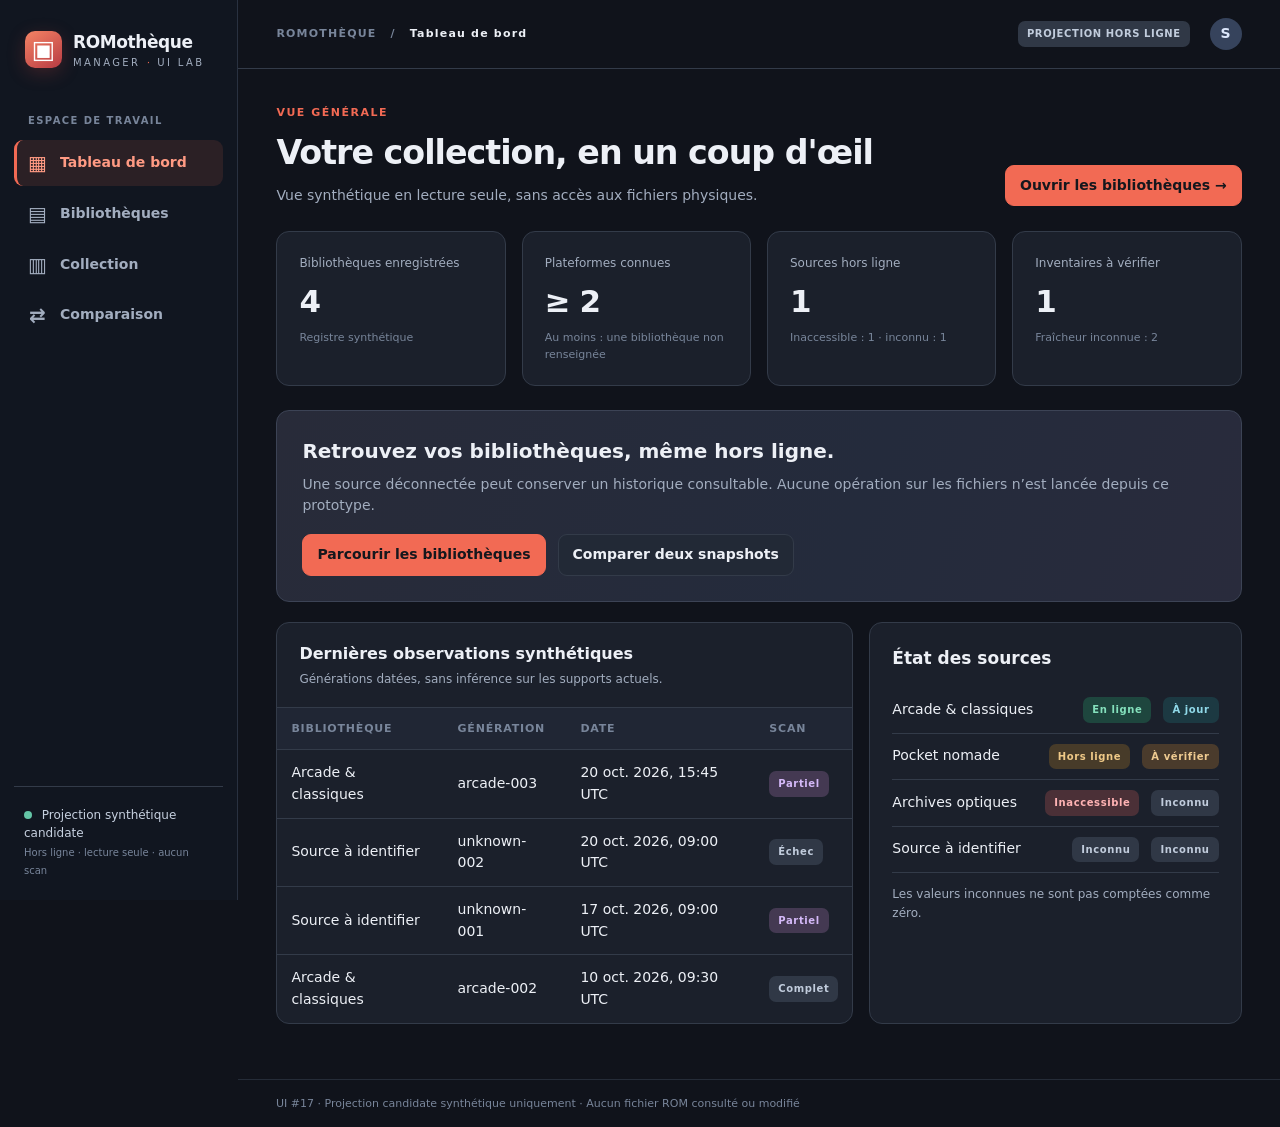
==== prototype/ui11/demo-integree.html @ 14cc4a3b "feat(ui17): add one-click offline integrated projection entry point" ====
<!doctype html>
<html lang="fr">
<head>
<meta charset="utf-8">
<meta name="viewport" content="width=device-width, initial-scale=1">
<meta name="color-scheme" content="dark">
<title>ROMothèque Manager — Démonstration intégrée #17</title>
<link rel="stylesheet" href="./styles.css">
<script src="./fixtures.js" defer></script>
<script src="./projection-adapter.js" defer></script>
<script src="./projection-integrated.js" defer></script>
<script src="./catalogue-adapter.js" defer></script>
<script src="./app.js" defer></script>
</head>
<body>
<div class="shell">
<aside class="sidebar">
  <div class="brand"><span class="brand-mark" aria-hidden="true">▣</span><span><strong>ROMothèque</strong><small>MANAGER <i>·</i> UI LAB</small></span></div>
  <div class="sidebar-label">ESPACE DE TRAVAIL</div>
  <nav class="nav" aria-label="Navigation principale">
    <button data-route="dashboard" class="nav-item active"><span aria-hidden="true">▦</span> Tableau de bord</button>
    <button data-route="libraries" class="nav-item"><span aria-hidden="true">▤</span> Bibliothèques</button>
    <button data-route="collection" class="nav-item"><span aria-hidden="true">▥</span> Collection</button>
    <button data-route="compare" class="nav-item"><span aria-hidden="true">⇄</span> Comparaison</button>
  </nav>
  <div class="sidebar-foot"><span class="dot"></span> Projection synthétique candidate<br><small>Hors ligne · lecture seule · aucun scan</small></div>
</aside>
<div class="workspace">
<header class="topbar"><div class="crumb">ROMOTHÈQUE <span>/</span> <span id="breadcrumb">Tableau de bord</span></div><div class="top-actions"><span class="tag tag-muted">PROJECTION HORS LIGNE</span><span class="avatar" aria-label="Projection synthétique candidate">S</span></div></header>
<main id="view" tabindex="-1" aria-live="polite"><div class="loading">Chargement du prototype…</div></main>
<footer class="footer">UI #17 · Projection candidate synthétique uniquement · Aucun fichier ROM consulté ou modifié</footer>
</div>
</div>
<div id="toast" role="status" aria-live="polite" class="toast" hidden></div>
</body>
</html>
---- prototype/ui11/styles.css ----
:root{color-scheme:dark;--bg:#10131b;--sidebar:#111620;--surface:#1b202b;--surface2:#222936;--surface3:#282f3e;--line:#333b49;--text:#edf0f6;--muted:#a2adbf;--subtle:#78859a;--accent:#f26a54;--blue:#77b5ff;--green:#64c5a6;--amber:#e6bb6a;--red:#e79593;--purple:#b8a5f7;--radius:13px;font-family:Inter,"Segoe UI",system-ui,-apple-system,sans-serif}
*{box-sizing:border-box}body{margin:0;background:var(--bg);color:var(--text);font-size:14px;line-height:1.55}button,input,select{font:inherit}button{cursor:pointer}button:disabled{cursor:not-allowed;opacity:.45}button:focus-visible,input:focus-visible,select:focus-visible{outline:2px solid var(--blue);outline-offset:3px}a{color:var(--blue)}.shell{min-height:100vh;display:grid;grid-template-columns:238px minmax(0,1fr)}.sidebar{position:sticky;top:0;height:100vh;background:var(--sidebar);border-right:1px solid #293140;padding:29px 14px 20px;display:flex;flex-direction:column}.brand{display:flex;gap:11px;align-items:center;padding:0 11px 42px}.brand-mark{background:linear-gradient(145deg,#f48465,#b83b43);color:white;width:37px;height:37px;border-radius:10px;display:grid;place-items:center;font-size:25px;box-shadow:0 5px 18px #9c3d3950}.brand strong{font-size:17px;letter-spacing:-.4px}.brand small{display:block;font-size:10px;letter-spacing:2.4px;color:var(--muted)}.brand i{color:var(--accent)}.sidebar-label{font-size:10px;font-weight:700;letter-spacing:1.4px;color:var(--subtle);padding:0 14px 12px}.nav{display:grid;gap:5px}.nav-item{border:0;background:transparent;color:var(--muted);padding:12px 13px;text-align:left;border-radius:9px;display:flex;gap:12px;align-items:center;font-weight:550}.nav-item span{font-size:20px;width:21px;text-align:center;line-height:1}.nav-item:hover{background:#252c3a;color:white}.nav-item.active{background:#f26a541d;color:#ff9a83;border-left:3px solid var(--accent);padding-left:10px}.sidebar-foot{margin-top:auto;border-top:1px solid var(--line);padding:19px 10px 0;color:#c7d1e0;font-size:12px}.sidebar-foot small{color:var(--subtle)}.dot{display:inline-block;width:8px;height:8px;border-radius:50%;background:var(--green);margin-right:6px}.workspace{min-width:0;display:flex;flex-direction:column}.topbar{height:69px;border-bottom:1px solid var(--line);padding:0 clamp(18px,3vw,43px);display:flex;align-items:center;justify-content:space-between}.crumb{font-size:11px;letter-spacing:1.2px;font-weight:750;color:var(--subtle)}.crumb span{margin:0 9px}.crumb span:last-child{color:var(--text);margin:0}.top-actions{display:flex;align-items:center;gap:20px}.avatar{background:#36435c;color:#dbe6fb;width:32px;height:32px;border-radius:50%;display:grid;place-items:center;font-weight:750}.footer{margin-top:auto;padding:15px 38px;color:var(--subtle);font-size:11px;border-top:1px solid #252c38}main{width:min(1440px,100%);margin:0 auto;padding:35px clamp(18px,3vw,43px) 55px;flex:1}.eyebrow{font-size:11px;color:var(--accent);letter-spacing:1.5px;font-weight:800;text-transform:uppercase}.page-heading{display:flex;align-items:end;justify-content:space-between;gap:20px;margin-bottom:25px}.page-heading h1{font-size:clamp(25px,2.6vw,34px);letter-spacing:-1px;margin:6px 0 6px;font-weight:750}.page-heading p{color:var(--muted);margin:0;max-width:740px}.btn{border:1px solid var(--line);border-radius:9px;padding:9px 14px;background:var(--surface2);color:var(--text);font-weight:650;display:inline-flex;align-items:center;gap:7px;justify-content:center}.btn:hover:not(:disabled){border-color:#70809a;background:var(--surface3)}.btn-primary{background:var(--accent);border-color:var(--accent);color:#15171d}.btn-primary:hover:not(:disabled){background:#ffa08a;border-color:#ffa08a}.btn-quiet{background:transparent}.btn-sm{font-size:12px;padding:6px 10px}.tag{display:inline-flex;align-items:center;gap:6px;font-size:10px;letter-spacing:.6px;font-weight:750;border:1px solid transparent;border-radius:7px;padding:4px 8px;white-space:nowrap}.tag-online{background:#1e463e;color:#84e0bc}.tag-offline{background:#473b29;color:#efc987}.tag-inaccessible{background:#4b3037;color:#ffb3b4}.tag-fresh{background:#1c3942;color:#90d9e9}.tag-stale{background:#4a3b2c;color:#efcb91}.tag-unknown,.tag-muted{background:#303846;color:#c1ccdc}.tag-partial{background:#443952;color:#d4b9f8}.tag-added{background:#1e463e;color:#84e0bc}.tag-changed{background:#4a3b2c;color:#efcb91}.tag-unchanged{background:#293c52;color:#acd0ff}.tag-missing{background:#47343c;color:#eeb8c0}.tag-notcomparable{background:#463850;color:#d4b9f8}.panel{background:var(--surface);border:1px solid var(--line);border-radius:var(--radius);overflow:hidden}.panel-pad{padding:22px}.panel-header{display:flex;align-items:center;justify-content:space-between;gap:14px;padding:19px 22px;border-bottom:1px solid var(--line)}.panel-header h2{font-size:16px;margin:0}.panel-header p{margin:3px 0 0;color:var(--muted);font-size:12px}.grid{display:grid;gap:16px}.stats{grid-template-columns:repeat(4,minmax(0,1fr));margin-bottom:24px}.stat{padding:22px}.stat-label{font-size:12px;color:var(--muted);margin-bottom:11px}.stat-number{font-size:31px;line-height:1.15;font-weight:750;letter-spacing:-1px}.stat-detail{font-size:11px;color:var(--subtle);margin-top:9px}.two-col{grid-template-columns:minmax(0,1.55fr) minmax(300px,1fr)}.three-col{grid-template-columns:repeat(3,minmax(0,1fr))}.library-card{padding:20px;display:flex;flex-direction:column;gap:15px}.library-card.selected{border-color:var(--accent)}.library-title{font-size:16px;font-weight:750;margin:0}.muted{color:var(--muted)}.small{font-size:12px}.tiny{font-size:11px}.meta-row{display:flex;align-items:center;gap:7px;flex-wrap:wrap}.card-bottom{display:flex;justify-content:space-between;align-items:center;gap:10px;margin-top:auto;padding-top:12px;border-top:1px solid var(--line)}.section-title{font-size:17px;margin:0 0 16px}.split{display:grid;grid-template-columns:minmax(0,1fr) minmax(310px,.75fr);gap:17px}.stack{display:grid;gap:14px}.field{display:grid;gap:7px}.field label{color:var(--muted);font-size:12px;font-weight:700}.select,.input{background:var(--surface2);border:1px solid #485365;border-radius:9px;color:var(--text);padding:11px 12px;width:100%;min-width:0}.input::placeholder{color:#7e8b9e}.row{display:flex;align-items:center;gap:12px;flex-wrap:wrap}.between{justify-content:space-between}.notice{padding:13px 15px;border:1px solid #746044;background:#3b3327;border-radius:9px;color:#efd6a7;font-size:12px}.notice.info{border-color:#465b78;background:#263446;color:#c0d8f8}.notice.danger{border-color:#865158;background:#422c35;color:#ffd1d2}.empty{padding:32px 20px;text-align:center;color:var(--muted)}.empty strong{display:block;color:var(--text);margin-bottom:7px}.table-wrap{overflow:auto}.table{width:100%;border-collapse:collapse;text-align:left;min-width:540px}.table th{font-size:11px;color:var(--subtle);text-transform:uppercase;letter-spacing:.8px;background:#202634}.table th,.table td{padding:12px 14px;border-bottom:1px solid var(--line)}.table tr:last-child td{border-bottom:0}.table tbody tr:hover{background:#252c39}.table .clickable{cursor:pointer}.table .clickable:focus-visible{outline:2px solid var(--blue);outline-offset:-2px}.table .selected{background:#303949}.detail-grid{display:grid;grid-template-columns:1fr 1fr;gap:14px}.detail-grid dt{font-size:11px;color:var(--subtle)}.detail-grid dd{margin:3px 0 0;overflow-wrap:anywhere}.divider{border:0;border-top:1px solid var(--line);margin:20px 0}.coverage{display:flex;gap:8px;flex-wrap:wrap}.coverage .scope{background:var(--surface2);border:1px solid var(--line);border-radius:8px;padding:7px 9px;font-size:11px}.filter-row{display:flex;gap:10px;align-items:center;flex-wrap:wrap;margin-bottom:14px}.filter-row .select{width:auto;max-width:100%}.filter-row .input{max-width:300px}.pill-list{display:flex;flex-wrap:wrap;gap:8px}.summary-pill{background:var(--surface2);border:1px solid var(--line);border-radius:9px;padding:9px 12px;font-size:12px;display:flex;gap:9px;align-items:center}.summary-pill b{font-size:17px}.hero{background:linear-gradient(110deg,#282b39,#242b3c 60%,#292b3c);padding:25px;border-radius:var(--radius);border:1px solid #3c4355;margin-bottom:20px}.hero h2{margin:0 0 7px;font-size:20px}.hero p{margin:0;color:var(--muted)}.collection-grid{display:grid;grid-template-columns:repeat(auto-fill,minmax(180px,1fr));gap:14px}.game-card{padding:14px;text-align:left;background:var(--surface);border:1px solid var(--line);border-radius:12px;color:var(--text)}.game-card:hover{border-color:#72829d}.cover{height:125px;background:linear-gradient(140deg,#313c50,#222b3a);border:1px solid #445168;border-radius:8px;display:grid;place-items:center;font-size:36px;color:#a7b8d2;margin-bottom:12px}.game-card strong{display:block}.game-card small{color:var(--muted)}.loading{color:var(--muted)}.toast{position:fixed;bottom:22px;right:25px;background:#334158;color:white;border:1px solid #63718a;border-radius:10px;padding:13px 18px;box-shadow:0 14px 40px #0008}.kbd{border:1px solid #657086;padding:1px 6px;border-radius:4px;font-size:11px}
@media(max-width:1100px){.stats{grid-template-columns:repeat(2,1fr)}.two-col,.split{grid-template-columns:1fr}}@media(max-width:700px){.shell{grid-template-columns:1fr}.sidebar{position:relative;height:auto;padding:13px}.brand{padding:0 0 10px}.sidebar-label,.sidebar-foot{display:none}.nav{display:flex;overflow-x:auto}.nav-item{white-space:nowrap;padding:10px}.nav-item.active{padding-left:7px}.topbar{height:54px}.top-actions .tag{display:none}.stats{grid-template-columns:repeat(2,1fr)}.three-col{grid-template-columns:1fr}.page-heading{align-items:start;flex-direction:column}.detail-grid{grid-template-columns:1fr}.panel-header{align-items:start;flex-direction:column}}
@media(prefers-reduced-motion:no-preference){.btn,.nav-item,.game-card{transition:background .15s,border-color .15s}}
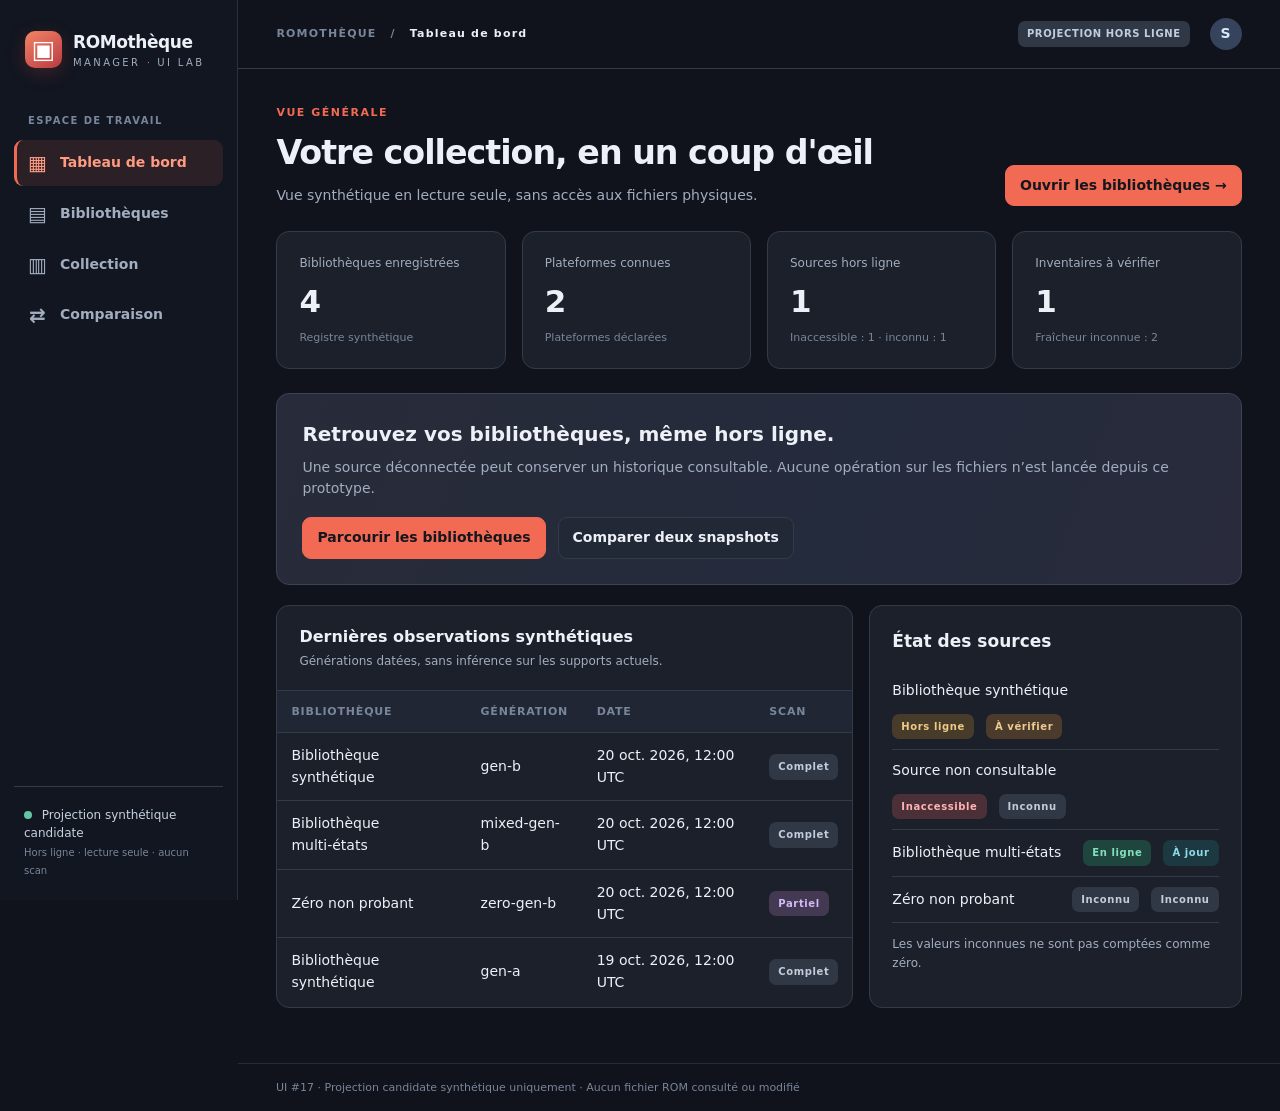
==== commit 688f58d9: "fix(stab03b): update demo-integree.html for unified catalogue and regressions" ====
--- a/prototype/ui11/demo-integree.html
+++ b/prototype/ui11/demo-integree.html
@@ -10,6 +10,7 @@
 <script src="./projection-adapter.js" defer></script>
 <script src="./projection-integrated.js" defer></script>
 <script src="./catalogue-adapter.js" defer></script>
+<script src="./t2-catalogue-model.js" defer></script>
 <script src="./app.js" defer></script>
 </head>
 <body>
--- a/prototype/ui11/styles.css
+++ b/prototype/ui11/styles.css
@@ -1,4 +1,13 @@
 :root{color-scheme:dark;--bg:#10131b;--sidebar:#111620;--surface:#1b202b;--surface2:#222936;--surface3:#282f3e;--line:#333b49;--text:#edf0f6;--muted:#a2adbf;--subtle:#78859a;--accent:#f26a54;--blue:#77b5ff;--green:#64c5a6;--amber:#e6bb6a;--red:#e79593;--purple:#b8a5f7;--radius:13px;font-family:Inter,"Segoe UI",system-ui,-apple-system,sans-serif}
 *{box-sizing:border-box}body{margin:0;background:var(--bg);color:var(--text);font-size:14px;line-height:1.55}button,input,select{font:inherit}button{cursor:pointer}button:disabled{cursor:not-allowed;opacity:.45}button:focus-visible,input:focus-visible,select:focus-visible{outline:2px solid var(--blue);outline-offset:3px}a{color:var(--blue)}.shell{min-height:100vh;display:grid;grid-template-columns:238px minmax(0,1fr)}.sidebar{position:sticky;top:0;height:100vh;background:var(--sidebar);border-right:1px solid #293140;padding:29px 14px 20px;display:flex;flex-direction:column}.brand{display:flex;gap:11px;align-items:center;padding:0 11px 42px}.brand-mark{background:linear-gradient(145deg,#f48465,#b83b43);color:white;width:37px;height:37px;border-radius:10px;display:grid;place-items:center;font-size:25px;box-shadow:0 5px 18px #9c3d3950}.brand strong{font-size:17px;letter-spacing:-.4px}.brand small{display:block;font-size:10px;letter-spacing:2.4px;color:var(--muted)}.brand i{color:var(--accent)}.sidebar-label{font-size:10px;font-weight:700;letter-spacing:1.4px;color:var(--subtle);padding:0 14px 12px}.nav{display:grid;gap:5px}.nav-item{border:0;background:transparent;color:var(--muted);padding:12px 13px;text-align:left;border-radius:9px;display:flex;gap:12px;align-items:center;font-weight:550}.nav-item span{font-size:20px;width:21px;text-align:center;line-height:1}.nav-item:hover{background:#252c3a;color:white}.nav-item.active{background:#f26a541d;color:#ff9a83;border-left:3px solid var(--accent);padding-left:10px}.sidebar-foot{margin-top:auto;border-top:1px solid var(--line);padding:19px 10px 0;color:#c7d1e0;font-size:12px}.sidebar-foot small{color:var(--subtle)}.dot{display:inline-block;width:8px;height:8px;border-radius:50%;background:var(--green);margin-right:6px}.workspace{min-width:0;display:flex;flex-direction:column}.topbar{height:69px;border-bottom:1px solid var(--line);padding:0 clamp(18px,3vw,43px);display:flex;align-items:center;justify-content:space-between}.crumb{font-size:11px;letter-spacing:1.2px;font-weight:750;color:var(--subtle)}.crumb span{margin:0 9px}.crumb span:last-child{color:var(--text);margin:0}.top-actions{display:flex;align-items:center;gap:20px}.avatar{background:#36435c;color:#dbe6fb;width:32px;height:32px;border-radius:50%;display:grid;place-items:center;font-weight:750}.footer{margin-top:auto;padding:15px 38px;color:var(--subtle);font-size:11px;border-top:1px solid #252c38}main{width:min(1440px,100%);margin:0 auto;padding:35px clamp(18px,3vw,43px) 55px;flex:1}.eyebrow{font-size:11px;color:var(--accent);letter-spacing:1.5px;font-weight:800;text-transform:uppercase}.page-heading{display:flex;align-items:end;justify-content:space-between;gap:20px;margin-bottom:25px}.page-heading h1{font-size:clamp(25px,2.6vw,34px);letter-spacing:-1px;margin:6px 0 6px;font-weight:750}.page-heading p{color:var(--muted);margin:0;max-width:740px}.btn{border:1px solid var(--line);border-radius:9px;padding:9px 14px;background:var(--surface2);color:var(--text);font-weight:650;display:inline-flex;align-items:center;gap:7px;justify-content:center}.btn:hover:not(:disabled){border-color:#70809a;background:var(--surface3)}.btn-primary{background:var(--accent);border-color:var(--accent);color:#15171d}.btn-primary:hover:not(:disabled){background:#ffa08a;border-color:#ffa08a}.btn-quiet{background:transparent}.btn-sm{font-size:12px;padding:6px 10px}.tag{display:inline-flex;align-items:center;gap:6px;font-size:10px;letter-spacing:.6px;font-weight:750;border:1px solid transparent;border-radius:7px;padding:4px 8px;white-space:nowrap}.tag-online{background:#1e463e;color:#84e0bc}.tag-offline{background:#473b29;color:#efc987}.tag-inaccessible{background:#4b3037;color:#ffb3b4}.tag-fresh{background:#1c3942;color:#90d9e9}.tag-stale{background:#4a3b2c;color:#efcb91}.tag-unknown,.tag-muted{background:#303846;color:#c1ccdc}.tag-partial{background:#443952;color:#d4b9f8}.tag-added{background:#1e463e;color:#84e0bc}.tag-changed{background:#4a3b2c;color:#efcb91}.tag-unchanged{background:#293c52;color:#acd0ff}.tag-missing{background:#47343c;color:#eeb8c0}.tag-notcomparable{background:#463850;color:#d4b9f8}.panel{background:var(--surface);border:1px solid var(--line);border-radius:var(--radius);overflow:hidden}.panel-pad{padding:22px}.panel-header{display:flex;align-items:center;justify-content:space-between;gap:14px;padding:19px 22px;border-bottom:1px solid var(--line)}.panel-header h2{font-size:16px;margin:0}.panel-header p{margin:3px 0 0;color:var(--muted);font-size:12px}.grid{display:grid;gap:16px}.stats{grid-template-columns:repeat(4,minmax(0,1fr));margin-bottom:24px}.stat{padding:22px}.stat-label{font-size:12px;color:var(--muted);margin-bottom:11px}.stat-number{font-size:31px;line-height:1.15;font-weight:750;letter-spacing:-1px}.stat-detail{font-size:11px;color:var(--subtle);margin-top:9px}.two-col{grid-template-columns:minmax(0,1.55fr) minmax(300px,1fr)}.three-col{grid-template-columns:repeat(3,minmax(0,1fr))}.library-card{padding:20px;display:flex;flex-direction:column;gap:15px}.library-card.selected{border-color:var(--accent)}.library-title{font-size:16px;font-weight:750;margin:0}.muted{color:var(--muted)}.small{font-size:12px}.tiny{font-size:11px}.meta-row{display:flex;align-items:center;gap:7px;flex-wrap:wrap}.card-bottom{display:flex;justify-content:space-between;align-items:center;gap:10px;margin-top:auto;padding-top:12px;border-top:1px solid var(--line)}.section-title{font-size:17px;margin:0 0 16px}.split{display:grid;grid-template-columns:minmax(0,1fr) minmax(310px,.75fr);gap:17px}.stack{display:grid;gap:14px}.field{display:grid;gap:7px}.field label{color:var(--muted);font-size:12px;font-weight:700}.select,.input{background:var(--surface2);border:1px solid #485365;border-radius:9px;color:var(--text);padding:11px 12px;width:100%;min-width:0}.input::placeholder{color:#7e8b9e}.row{display:flex;align-items:center;gap:12px;flex-wrap:wrap}.between{justify-content:space-between}.notice{padding:13px 15px;border:1px solid #746044;background:#3b3327;border-radius:9px;color:#efd6a7;font-size:12px}.notice.info{border-color:#465b78;background:#263446;color:#c0d8f8}.notice.danger{border-color:#865158;background:#422c35;color:#ffd1d2}.empty{padding:32px 20px;text-align:center;color:var(--muted)}.empty strong{display:block;color:var(--text);margin-bottom:7px}.table-wrap{overflow:auto}.table{width:100%;border-collapse:collapse;text-align:left;min-width:540px}.table th{font-size:11px;color:var(--subtle);text-transform:uppercase;letter-spacing:.8px;background:#202634}.table th,.table td{padding:12px 14px;border-bottom:1px solid var(--line)}.table tr:last-child td{border-bottom:0}.table tbody tr:hover{background:#252c39}.table .clickable{cursor:pointer}.table .clickable:focus-visible{outline:2px solid var(--blue);outline-offset:-2px}.table .selected{background:#303949}.detail-grid{display:grid;grid-template-columns:1fr 1fr;gap:14px}.detail-grid dt{font-size:11px;color:var(--subtle)}.detail-grid dd{margin:3px 0 0;overflow-wrap:anywhere}.divider{border:0;border-top:1px solid var(--line);margin:20px 0}.coverage{display:flex;gap:8px;flex-wrap:wrap}.coverage .scope{background:var(--surface2);border:1px solid var(--line);border-radius:8px;padding:7px 9px;font-size:11px}.filter-row{display:flex;gap:10px;align-items:center;flex-wrap:wrap;margin-bottom:14px}.filter-row .select{width:auto;max-width:100%}.filter-row .input{max-width:300px}.pill-list{display:flex;flex-wrap:wrap;gap:8px}.summary-pill{background:var(--surface2);border:1px solid var(--line);border-radius:9px;padding:9px 12px;font-size:12px;display:flex;gap:9px;align-items:center}.summary-pill b{font-size:17px}.hero{background:linear-gradient(110deg,#282b39,#242b3c 60%,#292b3c);padding:25px;border-radius:var(--radius);border:1px solid #3c4355;margin-bottom:20px}.hero h2{margin:0 0 7px;font-size:20px}.hero p{margin:0;color:var(--muted)}.collection-grid{display:grid;grid-template-columns:repeat(auto-fill,minmax(180px,1fr));gap:14px}.game-card{padding:14px;text-align:left;background:var(--surface);border:1px solid var(--line);border-radius:12px;color:var(--text)}.game-card:hover{border-color:#72829d}.cover{height:125px;background:linear-gradient(140deg,#313c50,#222b3a);border:1px solid #445168;border-radius:8px;display:grid;place-items:center;font-size:36px;color:#a7b8d2;margin-bottom:12px}.game-card strong{display:block}.game-card small{color:var(--muted)}.loading{color:var(--muted)}.toast{position:fixed;bottom:22px;right:25px;background:#334158;color:white;border:1px solid #63718a;border-radius:10px;padding:13px 18px;box-shadow:0 14px 40px #0008}.kbd{border:1px solid #657086;padding:1px 6px;border-radius:4px;font-size:11px}
 @media(max-width:1100px){.stats{grid-template-columns:repeat(2,1fr)}.two-col,.split{grid-template-columns:1fr}}@media(max-width:700px){.shell{grid-template-columns:1fr}.sidebar{position:relative;height:auto;padding:13px}.brand{padding:0 0 10px}.sidebar-label,.sidebar-foot{display:none}.nav{display:flex;overflow-x:auto}.nav-item{white-space:nowrap;padding:10px}.nav-item.active{padding-left:7px}.topbar{height:54px}.top-actions .tag{display:none}.stats{grid-template-columns:repeat(2,1fr)}.three-col{grid-template-columns:1fr}.page-heading{align-items:start;flex-direction:column}.detail-grid{grid-template-columns:1fr}.panel-header{align-items:start;flex-direction:column}}
-@media(prefers-reduced-motion:no-preference){.btn,.nav-item,.game-card{transition:background .15s,border-color .15s}}+@media(prefers-reduced-motion:no-preference){.btn,.nav-item,.game-card{transition:background .15s,border-color .15s}}
+
+/* Sprint #17: keyboard affordances and narrow viewport resilience. */
+:where(.btn,.nav-item,.game-card,.summary-pill,.select,.input,[role="button"]):focus-visible{outline:3px solid #9cc6ff;outline-offset:3px;box-shadow:0 0 0 2px #111a2c}
+#view:focus{outline:none}
+.game-card[aria-pressed="true"]{border-color:#9cc6ff;box-shadow:inset 0 0 0 1px #9cc6ff}
+.summary-pill[aria-pressed="true"]{border-color:#9cc6ff}
+.notice,.small,.tiny,.tag,.scope{overflow-wrap:anywhere}
+@media(max-width:700px){.workspace{min-width:0}.filter-row .select,.filter-row .input{width:100%;max-width:none}.stats{grid-template-columns:repeat(2,minmax(0,1fr))}.split,.two-col{min-width:0}.collection-grid{grid-template-columns:repeat(auto-fit,minmax(150px,1fr))}}
+@media(max-width:380px){.stats{grid-template-columns:1fr}.hero{padding:17px}.panel-pad{padding:15px}}
